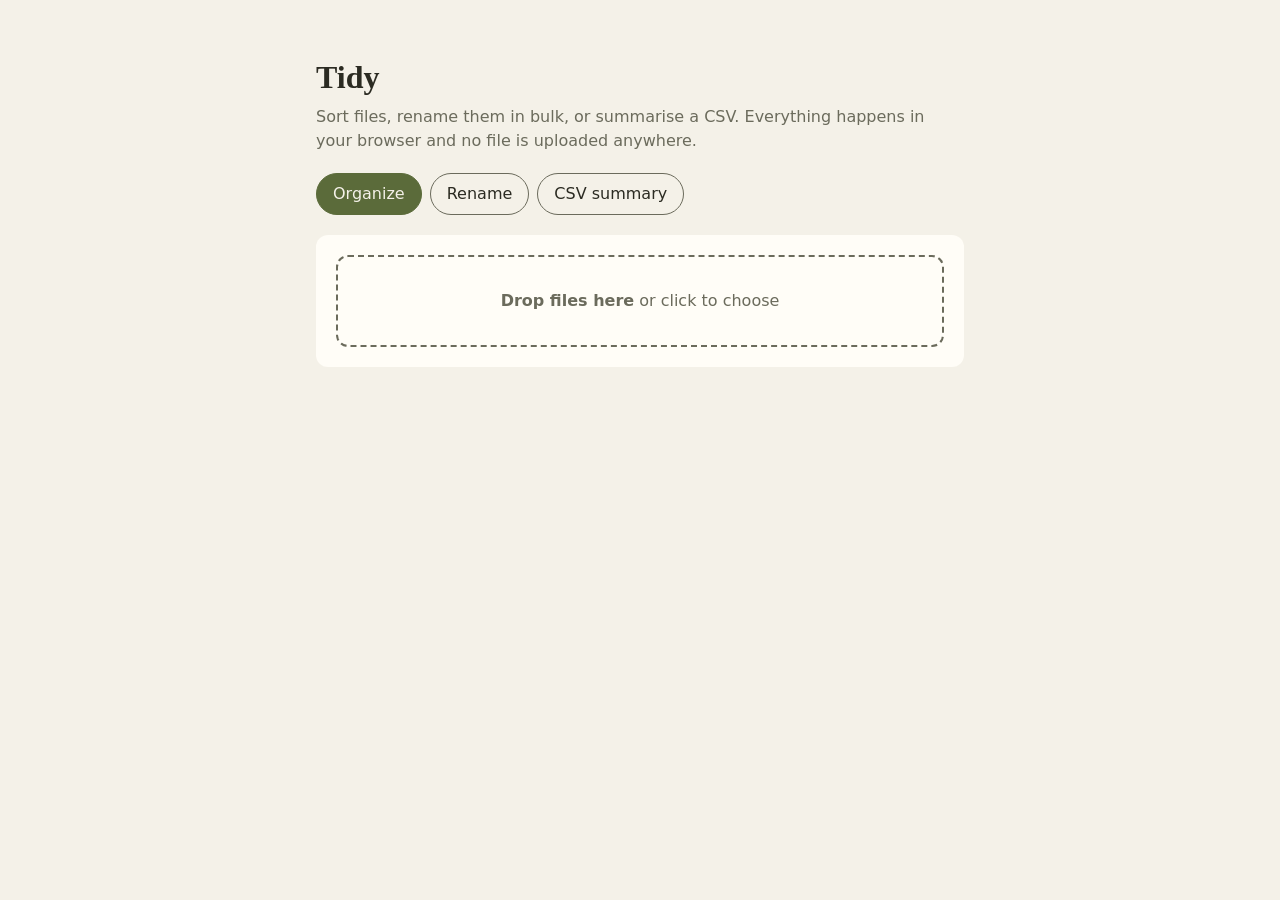
==== tidy-web/index.html @ fd323d75 "Add browser version of tidy and link projects on the home page" ====
<!DOCTYPE html>
<html lang="en">
<head>
  <meta charset="UTF-8">
  <meta name="viewport" content="width=device-width, initial-scale=1">
  <title>Tidy</title>
  <link rel="stylesheet" href="style.css">
</head>
<body>
  <main>
    <h1>Tidy</h1>
    <p class="lead">Sort files, rename them in bulk, or summarise a CSV. Everything happens in your browser and no file is uploaded anywhere.</p>

    <nav class="tabs" role="tablist">
      <button role="tab" data-tab="organize" aria-selected="true">Organize</button>
      <button role="tab" data-tab="rename" aria-selected="false">Rename</button>
      <button role="tab" data-tab="csv" aria-selected="false">CSV summary</button>
    </nav>

    <!-- ORGANIZE -->
    <section id="tab-organize" class="panel">
      <label class="drop" for="organize-files">
        <strong>Drop files here</strong> or click to choose
        <input id="organize-files" type="file" multiple hidden>
      </label>
      <div id="organize-result"></div>
      <button id="organize-download" class="primary" hidden>Download sorted .zip</button>
    </section>

    <!-- RENAME -->
    <section id="tab-rename" class="panel" hidden>
      <label class="drop" for="rename-files">
        <strong>Drop files here</strong> or click to choose
        <input id="rename-files" type="file" multiple hidden>
      </label>
      <div class="row">
        <label>Prefix <input id="rename-prefix" type="text" value="file"></label>
        <label>Start at <input id="rename-start" type="number" value="1" min="0"></label>
      </div>
      <div id="rename-result"></div>
      <button id="rename-download" class="primary" hidden>Download renamed .zip</button>
    </section>

    <!-- CSV -->
    <section id="tab-csv" class="panel" hidden>
      <label class="drop" for="csv-file">
        <strong>Drop a CSV file here</strong> or click to choose
        <input id="csv-file" type="file" accept=".csv,text/csv" hidden>
      </label>
      <div id="csv-result"></div>
    </section>

    <p id="status" role="status" aria-live="polite"></p>
  </main>
  <script src="app.js"></script>
</body>
</html>
---- tidy-web/style.css ----
:root {
  --bg: #f4f1e8;
  --card: #fffdf7;
  --text: #2b2b22;
  --muted: #6b6b5c;
  --accent: #5b6b3a;
  --error: #b3261e;
}

@media (prefers-color-scheme: dark) {
  :root {
    --bg: #1c1d18;
    --card: #26271f;
    --text: #ecebe0;
    --muted: #a3a38f;
    --accent: #a7bb7a;
    --error: #f2b8b5;
  }
}

* { box-sizing: border-box; }

body {
  margin: 0;
  background: var(--bg);
  color: var(--text);
  font-family: system-ui, sans-serif;
  line-height: 1.5;
}

main { max-width: 680px; margin: 0 auto; padding: 2rem 1rem; }
h1 { font-family: Georgia, serif; margin-bottom: 0.25rem; }
.lead { color: var(--muted); margin-top: 0; }

.tabs { display: flex; gap: 0.5rem; margin: 1.25rem 0; flex-wrap: wrap; }
.tabs button {
  font: inherit; cursor: pointer; padding: 0.5rem 1rem; border-radius: 999px;
  border: 1px solid var(--muted); background: transparent; color: var(--text);
}
.tabs button[aria-selected="true"] { background: var(--accent); border-color: var(--accent); color: var(--bg); }

.panel { background: var(--card); border-radius: 12px; padding: 1.25rem; }

.drop {
  display: block; text-align: center; padding: 2rem 1rem; cursor: pointer;
  border: 2px dashed var(--muted); border-radius: 12px; color: var(--muted);
}
.drop:hover, .drop.over { border-color: var(--accent); color: var(--text); }

.row { display: flex; gap: 1rem; margin: 1rem 0; flex-wrap: wrap; }
.row label { display: flex; flex-direction: column; font-size: 0.9rem; color: var(--muted); gap: 0.25rem; }
input[type="text"], input[type="number"] {
  font: inherit; padding: 0.5rem 0.7rem; border-radius: 8px;
  border: 1px solid var(--muted); background: var(--bg); color: var(--text);
}

.primary {
  font: inherit; cursor: pointer; margin-top: 1rem; padding: 0.6rem 1.2rem;
  border-radius: 8px; border: 0; background: var(--accent); color: var(--bg);
}

.group { margin-top: 1rem; }
.group h3 { margin: 0 0 0.25rem; font-size: 1rem; }
.group ul { margin: 0; padding-left: 1.2rem; color: var(--muted); font-size: 0.9rem; }

table { width: 100%; border-collapse: collapse; margin-top: 1rem; font-size: 0.9rem; }
th, td { text-align: left; padding: 0.4rem 0.5rem; border-bottom: 1px solid var(--bg); vertical-align: top; }
th { color: var(--muted); font-weight: 600; }
.meta { color: var(--muted); font-size: 0.9rem; margin-top: 1rem; }

#status { min-height: 1.5rem; color: var(--muted); margin-top: 1rem; }
#status.error { color: var(--error); }
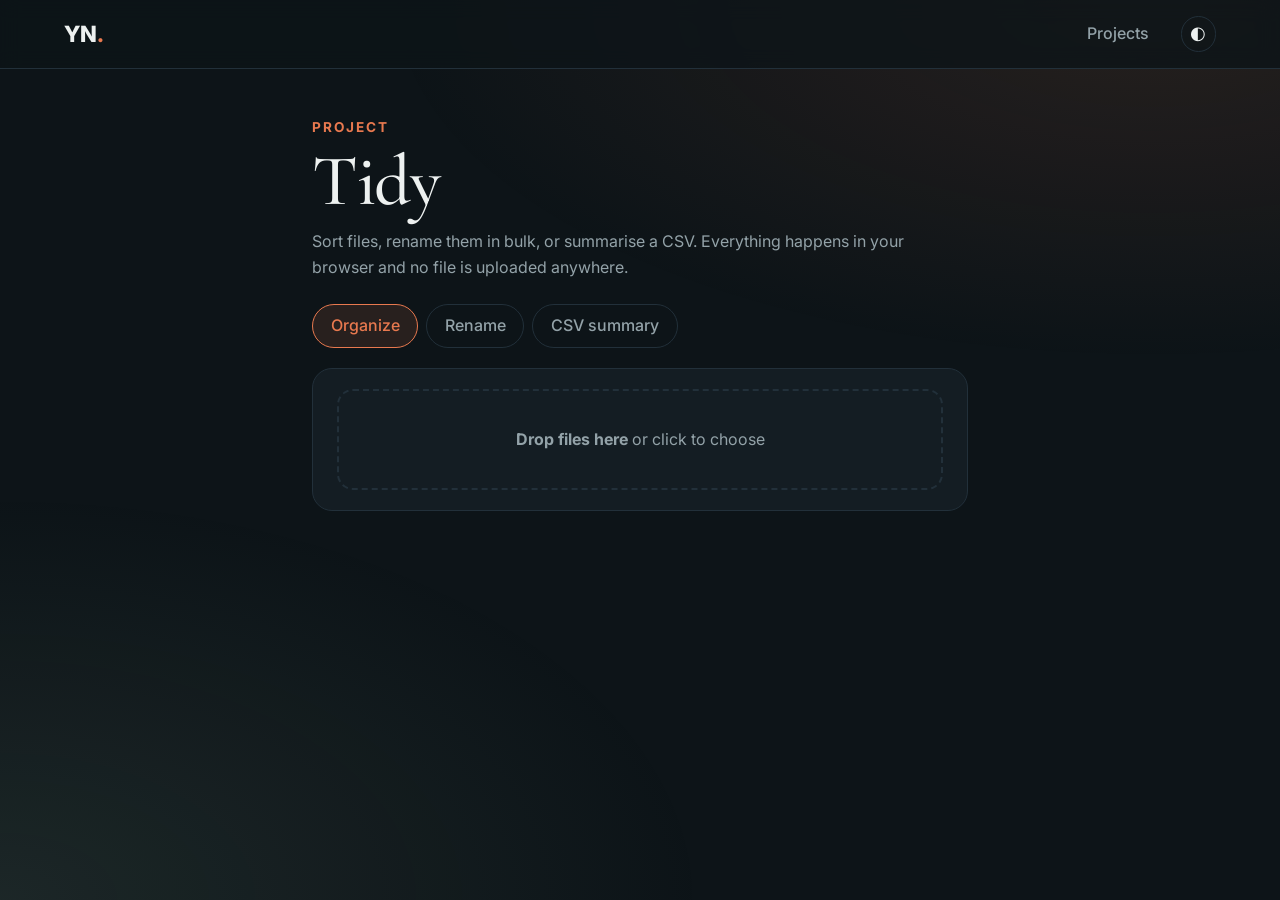
==== commit 98d8c5dd: "Match tool pages to the main site: shared theme, nav and dark/light toggle" ====
--- a/tidy-web/index.html
+++ b/tidy-web/index.html
@@ -4,10 +4,23 @@
   <meta charset="UTF-8">
   <meta name="viewport" content="width=device-width, initial-scale=1">
   <title>Tidy</title>
+  <link rel="preconnect" href="https://fonts.googleapis.com">
+  <link rel="preconnect" href="https://fonts.gstatic.com" crossorigin>
+  <link href="https://fonts.googleapis.com/css2?family=Cormorant+Garamond:wght@500;600&family=Inter:wght@400;500;700;800&display=swap" rel="stylesheet">
+  <link rel="stylesheet" href="../shared/theme.css">
   <link rel="stylesheet" href="style.css">
+  <script src="../shared/theme.js" defer></script>
 </head>
 <body>
+  <header class="nav">
+    <a href="../" class="logo">YN<span>.</span></a>
+    <nav>
+      <a href="../#projects">Projects</a>
+      <button id="theme-toggle" aria-label="Toggle dark mode">◐</button>
+    </nav>
+  </header>
   <main>
+    <p class="eyebrow">Project</p>
     <h1>Tidy</h1>
     <p class="lead">Sort files, rename them in bulk, or summarise a CSV. Everything happens in your browser and no file is uploaded anywhere.</p>
 
--- a/shared/theme.css
+++ b/shared/theme.css
@@ -0,0 +1,126 @@
+/* Shared look for the tool pages. Matches the main site's palette, fonts and nav. */
+:root {
+  --bg: #0d1418;
+  --surface: #141d23;
+  --text: #edf1f0;
+  --muted: #93a2a8;
+  --border: #22303a;
+  --accent: #e8794f;
+  --accent-2: #8fb59a;
+  --accent-soft: rgba(232, 121, 79, 0.12);
+  --error: #f08a7a;
+  --serif: "Cormorant Garamond", Georgia, serif;
+}
+
+:root[data-theme="light"] {
+  --bg: #eef2f3;
+  --surface: #ffffff;
+  --text: #17222a;
+  --muted: #5a6a72;
+  --border: #d8e0e3;
+  --accent: #c2461f;
+  --accent-2: #3f7a5c;
+  --accent-soft: rgba(194, 70, 31, 0.1);
+  --error: #b3261e;
+}
+
+* { box-sizing: border-box; margin: 0; padding: 0; }
+
+body {
+  font-family: "Inter", system-ui, sans-serif;
+  background: var(--bg);
+  color: var(--text);
+  line-height: 1.6;
+  transition: background 0.4s, color 0.4s;
+}
+
+body::before {
+  content: "";
+  position: fixed;
+  inset: 0;
+  z-index: -1;
+  pointer-events: none;
+  background:
+    radial-gradient(60% 40% at 90% 0%, color-mix(in srgb, var(--accent) 12%, transparent), transparent),
+    radial-gradient(55% 45% at 0% 100%, color-mix(in srgb, var(--accent-2) 12%, transparent), transparent);
+}
+
+a { color: inherit; text-decoration: none; }
+
+.nav {
+  position: sticky;
+  top: 0;
+  z-index: 10;
+  display: flex;
+  justify-content: space-between;
+  align-items: center;
+  padding: 1rem clamp(1rem, 5vw, 4rem);
+  background: color-mix(in srgb, var(--bg) 80%, transparent);
+  backdrop-filter: blur(10px);
+  border-bottom: 1px solid var(--border);
+}
+.logo { font-weight: 800; font-size: 1.4rem; }
+.logo span { color: var(--accent); }
+.nav nav { display: flex; align-items: center; gap: clamp(0.75rem, 3vw, 2rem); }
+.nav nav a { color: var(--muted); font-weight: 500; transition: color 0.2s; }
+.nav nav a:hover { color: var(--text); }
+
+#theme-toggle {
+  background: none;
+  border: 1px solid var(--border);
+  color: var(--text);
+  border-radius: 50%;
+  width: 2.2rem;
+  height: 2.2rem;
+  font-size: 1.1rem;
+  cursor: pointer;
+}
+
+main { max-width: 720px; margin: 0 auto; padding: 3rem clamp(1rem, 5vw, 2rem) 4rem; }
+
+.eyebrow { color: var(--accent); font-weight: 700; text-transform: uppercase; letter-spacing: 0.15em; font-size: 0.85rem; }
+
+h1 {
+  font-family: var(--serif);
+  font-size: clamp(2.8rem, 9vw, 4.5rem);
+  font-weight: 500;
+  line-height: 1;
+  letter-spacing: -0.02em;
+  margin: 0.4rem 0 0.75rem;
+}
+h2, h3 { font-family: var(--serif); font-weight: 500; }
+.lead { color: var(--muted); margin-bottom: 1.5rem; }
+
+.card, .panel, section.card {
+  background: var(--surface);
+  border: 1px solid var(--border);
+  border-radius: 1.25rem;
+  padding: 1.25rem 1.5rem;
+}
+
+input[type="text"], input[type="number"], input[type="search"] {
+  font: inherit;
+  padding: 0.6rem 0.9rem;
+  border-radius: 0.75rem;
+  border: 1px solid var(--border);
+  background: var(--bg);
+  color: var(--text);
+}
+input:focus-visible, button:focus-visible { outline: 2px solid var(--accent); outline-offset: 2px; }
+
+.btn, button.primary {
+  font: inherit;
+  font-weight: 600;
+  cursor: pointer;
+  padding: 0.6rem 1.25rem;
+  border-radius: 999px;
+  border: 1px solid var(--accent);
+  background: var(--accent);
+  color: #fff;
+  transition: transform 0.2s, opacity 0.2s;
+}
+.btn:hover, button.primary:hover { transform: translateY(-1px); opacity: 0.92; }
+.btn.ghost { background: transparent; color: var(--accent); }
+
+.credit { color: var(--muted); font-size: 0.85rem; margin-top: 2rem; }
+.credit a { color: var(--accent); }
--- a/tidy-web/style.css
+++ b/tidy-web/style.css
@@ -1,70 +1,30 @@
-:root {
-  --bg: #f4f1e8;
-  --card: #fffdf7;
-  --text: #2b2b22;
-  --muted: #6b6b5c;
-  --accent: #5b6b3a;
-  --error: #b3261e;
-}
-
-@media (prefers-color-scheme: dark) {
-  :root {
-    --bg: #1c1d18;
-    --card: #26271f;
-    --text: #ecebe0;
-    --muted: #a3a38f;
-    --accent: #a7bb7a;
-    --error: #f2b8b5;
-  }
-}
-
-* { box-sizing: border-box; }
-
-body {
-  margin: 0;
-  background: var(--bg);
-  color: var(--text);
-  font-family: system-ui, sans-serif;
-  line-height: 1.5;
-}
-
-main { max-width: 680px; margin: 0 auto; padding: 2rem 1rem; }
-h1 { font-family: Georgia, serif; margin-bottom: 0.25rem; }
-.lead { color: var(--muted); margin-top: 0; }
-
 .tabs { display: flex; gap: 0.5rem; margin: 1.25rem 0; flex-wrap: wrap; }
 .tabs button {
-  font: inherit; cursor: pointer; padding: 0.5rem 1rem; border-radius: 999px;
-  border: 1px solid var(--muted); background: transparent; color: var(--text);
+  font: inherit; font-weight: 500; cursor: pointer; padding: 0.5rem 1.1rem; border-radius: 999px;
+  border: 1px solid var(--border); background: transparent; color: var(--muted);
+  transition: color 0.2s, background 0.2s, border-color 0.2s;
 }
-.tabs button[aria-selected="true"] { background: var(--accent); border-color: var(--accent); color: var(--bg); }
-
-.panel { background: var(--card); border-radius: 12px; padding: 1.25rem; }
+.tabs button:hover { color: var(--text); }
+.tabs button[aria-selected="true"] { background: var(--accent-soft); border-color: var(--accent); color: var(--accent); }
 
 .drop {
-  display: block; text-align: center; padding: 2rem 1rem; cursor: pointer;
-  border: 2px dashed var(--muted); border-radius: 12px; color: var(--muted);
+  display: block; text-align: center; padding: 2.25rem 1rem; cursor: pointer;
+  border: 2px dashed var(--border); border-radius: 1rem; color: var(--muted);
+  transition: border-color 0.2s, background 0.2s;
 }
-.drop:hover, .drop.over { border-color: var(--accent); color: var(--text); }
+.drop:hover, .drop.over { border-color: var(--accent); background: var(--accent-soft); color: var(--text); }
 
 .row { display: flex; gap: 1rem; margin: 1rem 0; flex-wrap: wrap; }
 .row label { display: flex; flex-direction: column; font-size: 0.9rem; color: var(--muted); gap: 0.25rem; }
-input[type="text"], input[type="number"] {
-  font: inherit; padding: 0.5rem 0.7rem; border-radius: 8px;
-  border: 1px solid var(--muted); background: var(--bg); color: var(--text);
-}
 
-.primary {
-  font: inherit; cursor: pointer; margin-top: 1rem; padding: 0.6rem 1.2rem;
-  border-radius: 8px; border: 0; background: var(--accent); color: var(--bg);
-}
+button.primary { margin-top: 1rem; }
 
 .group { margin-top: 1rem; }
-.group h3 { margin: 0 0 0.25rem; font-size: 1rem; }
-.group ul { margin: 0; padding-left: 1.2rem; color: var(--muted); font-size: 0.9rem; }
+.group h3 { font-size: 1.3rem; margin: 0 0 0.15rem; }
+.group ul, ul.group { padding-left: 1.2rem; color: var(--muted); font-size: 0.9rem; }
 
 table { width: 100%; border-collapse: collapse; margin-top: 1rem; font-size: 0.9rem; }
-th, td { text-align: left; padding: 0.4rem 0.5rem; border-bottom: 1px solid var(--bg); vertical-align: top; }
+th, td { text-align: left; padding: 0.5rem; border-bottom: 1px solid var(--border); vertical-align: top; }
 th { color: var(--muted); font-weight: 600; }
 .meta { color: var(--muted); font-size: 0.9rem; margin-top: 1rem; }
 
